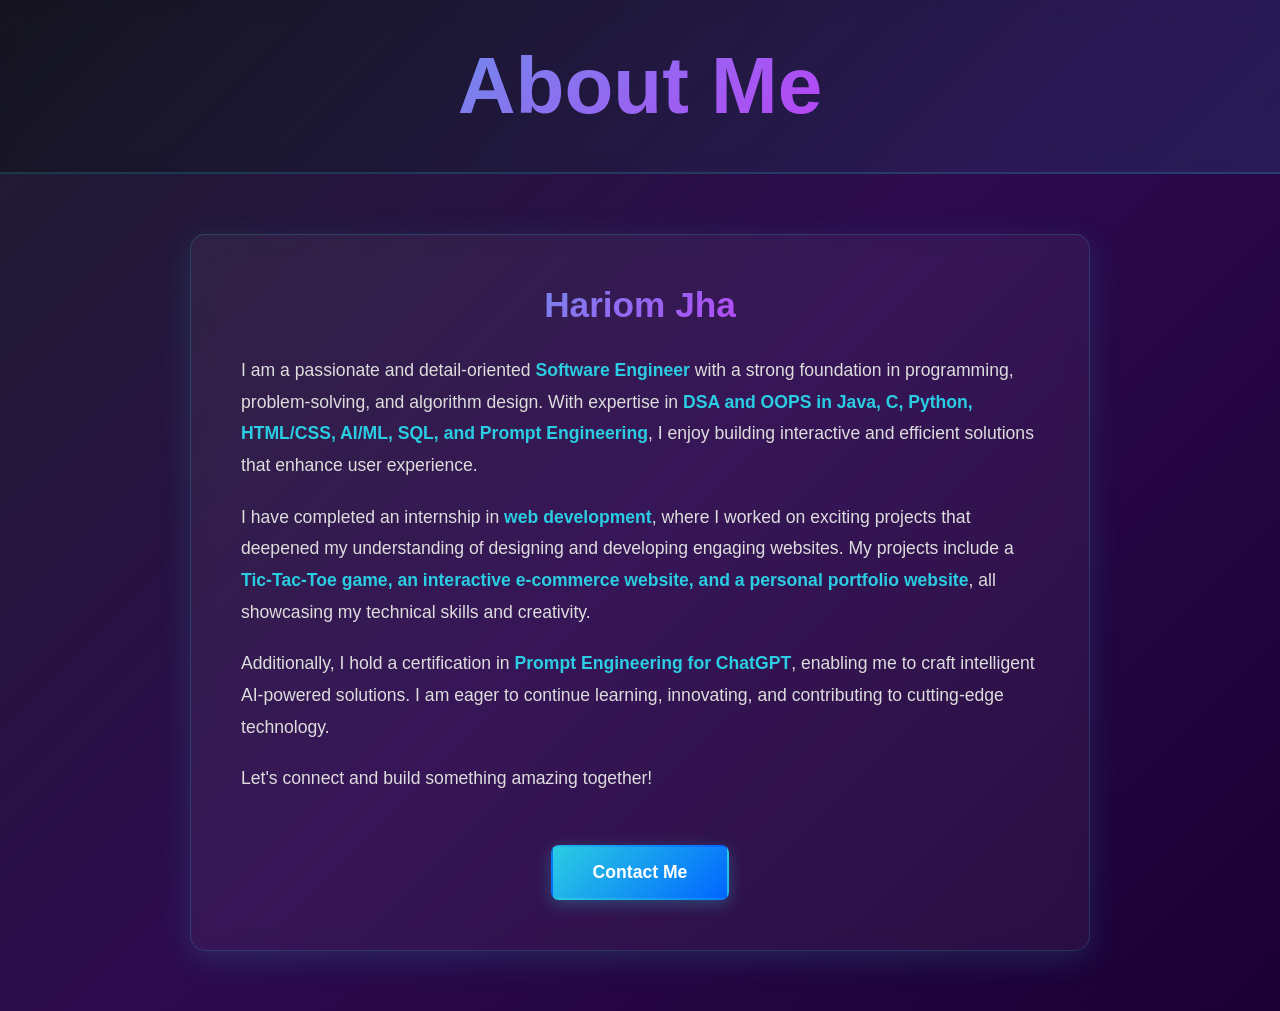
==== about.html @ f5d7f744 "Add files via upload" ====
<!DOCTYPE html>
<html lang="en">
<head>
    <meta charset="UTF-8">
    <meta name="viewport" content="width=device-width, initial-scale=1.0">
    <title>About Me - Hariom Jha</title>
    <link rel="stylesheet" href="abstyles.css"> <!-- Link to external CSS -->
</head>
<body>
    <header>
        <h1>About Me</h1>
    </header>
    <section class="about">
        <div class="container">
            <h2>Hariom Jha</h2>
            <p>I am a passionate and detail-oriented <strong>Software Engineer</strong> with a strong foundation in programming, problem-solving, and algorithm design. With expertise in <strong>DSA and OOPS in   Java, C, Python, HTML/CSS, AI/ML, SQL, and Prompt Engineering</strong>, I enjoy building interactive and efficient solutions that enhance user experience.</p>

            <p>I have completed an internship in <strong>web development</strong>, where I worked on exciting projects that deepened my understanding of designing and developing engaging websites. My projects include a <strong>Tic-Tac-Toe game, an interactive e-commerce website, and a personal portfolio website</strong>, all showcasing my technical skills and creativity.</p>

            <p>Additionally, I hold a certification in <strong>Prompt Engineering for ChatGPT</strong>, enabling me to craft intelligent AI-powered solutions. I am eager to continue learning, innovating, and contributing to cutting-edge technology.</p>

            <p>Let's connect and build something amazing together!</p>
            
            <a href="mailto:hariomjha100@gmail.com" class="contact-btn">Contact Me</a>
        </div>
    </section>
</body>
</html>
---- abstyles.css ----
/* General Reset */
* {
    margin: 0;
    padding: 0;
    box-sizing: border-box;
    font-family: 'Poppins', sans-serif;
}

/* Body Styling */
body {
    background: linear-gradient(135deg, #1e1e2e 0%, #2d0a4e 50%, #1a0033 100%);
    color: white;
    font-family: 'Poppins', sans-serif;
    min-height: 100vh;
}

/* Header */
header {
    background: rgba(0, 0, 0, 0.5);
    backdrop-filter: blur(10px);
    color: white;
    font-family: 'Poppins', sans-serif;
    padding: 40px 0;
    font-size: 2.5rem;
    font-weight: bold;
    text-align: center;
    border-bottom: 2px solid rgba(43, 205, 226, 0.2);
    background: linear-gradient(135deg, rgba(0, 0, 0, 0.3), rgba(43, 205, 226, 0.1));
}

header h1 {
    background: linear-gradient(135deg, rgb(43, 205, 226), #ff00ff);
    -webkit-background-clip: text;
    -webkit-text-fill-color: transparent;
    background-clip: text;
}

/* About Section */
.about {
    max-width: 900px;
    background: rgba(255, 255, 255, 0.05);
    backdrop-filter: blur(10px);
    border: 1px solid rgba(43, 205, 226, 0.2);
    color: white;
    font-family: 'Poppins', sans-serif;
    margin: 60px auto;
    padding: 50px;
    border-radius: 15px;
    box-shadow: 0 8px 32px rgba(43, 205, 226, 0.15);
    animation: slideInUp 0.8s ease-out;
}

@keyframes slideInUp {
    from {
        opacity: 0;
        transform: translateY(50px);
    }
    to {
        opacity: 1;
        transform: translateY(0);
    }
}

.container {
    text-align: center;
}

.about h2 {
    background: linear-gradient(135deg, rgb(43, 205, 226), #ff00ff);
    -webkit-background-clip: text;
    -webkit-text-fill-color: transparent;
    background-clip: text;
    font-size: 2.2rem;
    margin-bottom: 30px;
    font-weight: 700;
}

.about p {
    font-size: 1.1rem;
    line-height: 1.8;
    margin-bottom: 20px;
    color: #ddd;
    text-align: left;
}

.about strong {
    color: rgb(43, 205, 226);
    font-weight: 600;
}

/* Contact Button */
.contact-btn {
    display: inline-block;
    margin-top: 30px;
    padding: 15px 40px;
    background: linear-gradient(135deg, rgb(43, 205, 226), #0066ff);
    color: white;
    font-size: 1.1rem;
    font-weight: 600;
    text-decoration: none;
    border-radius: 8px;
    transition: all 0.3s ease;
    box-shadow: 0 4px 15px rgba(43, 205, 226, 0.3);
    border: 2px solid transparent;
}

.contact-btn:hover {
    transform: translateY(-3px);
    box-shadow: 0 8px 25px rgba(43, 205, 226, 0.5);
    border-color: rgb(43, 205, 226);
}

.contact-btn:active {
    transform: translateY(-1px);
}
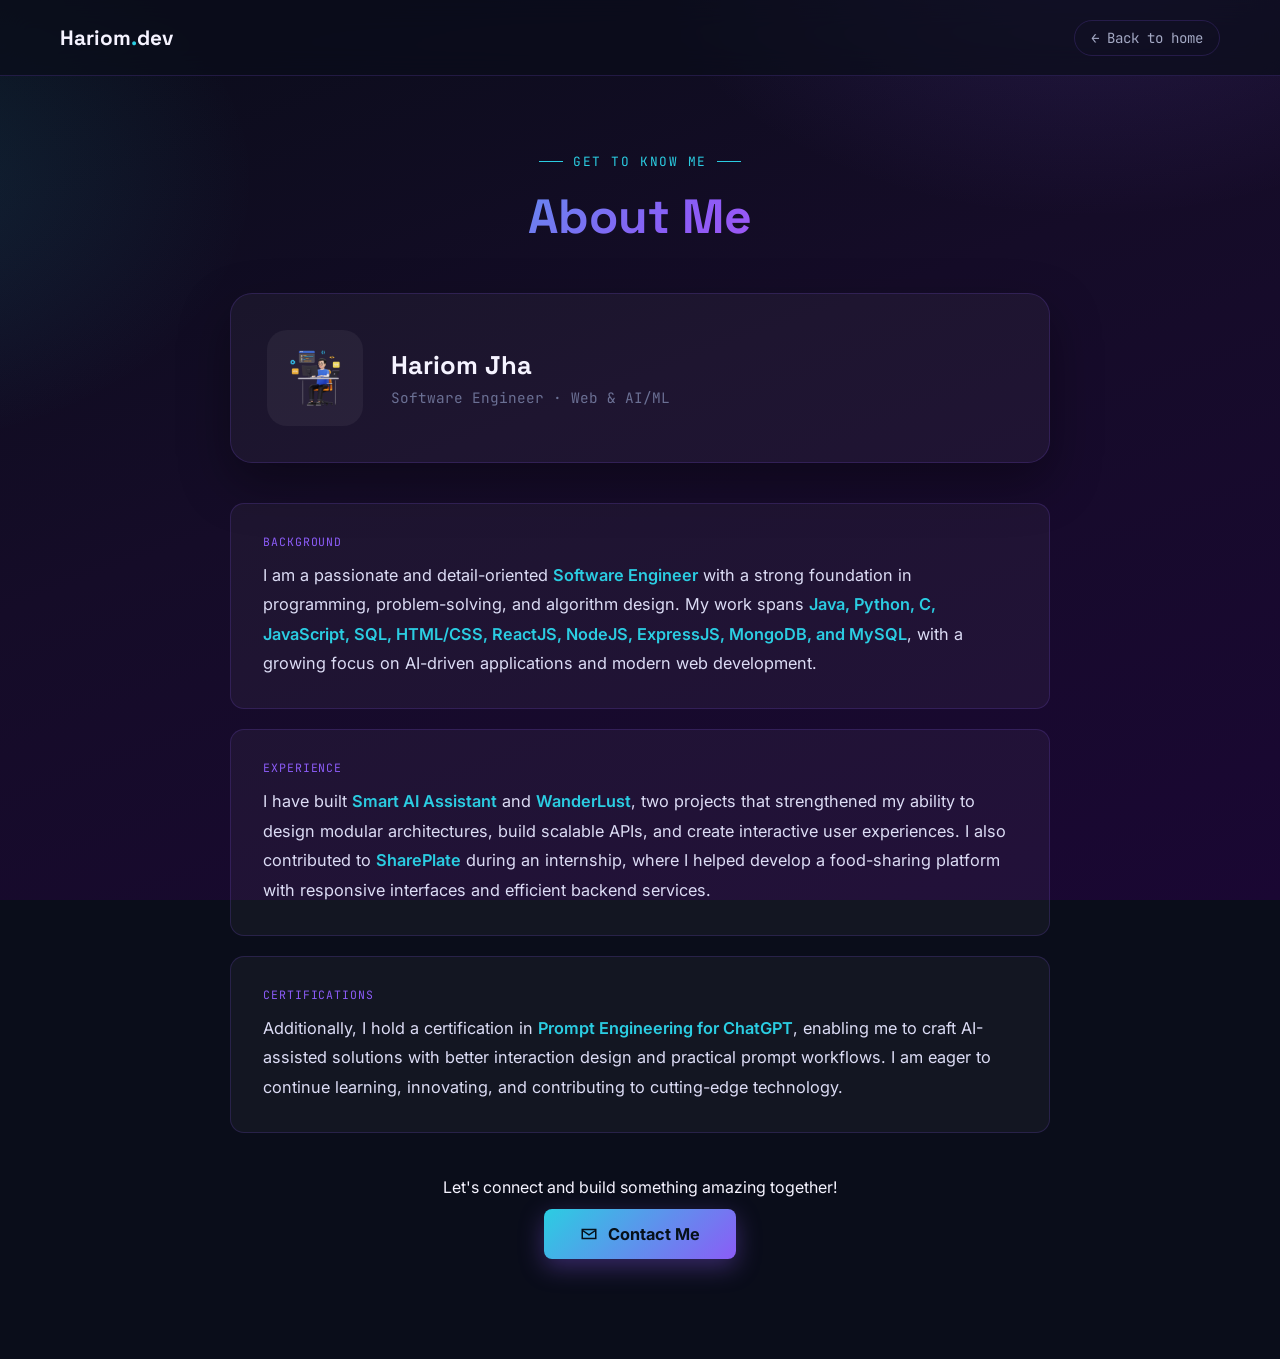
==== commit 7d7b885a: "Add files via upload" ====
--- a/about.html
+++ b/about.html
@@ -1,28 +1,64 @@
-<!DOCTYPE html>
-<html lang="en">
-<head>
-    <meta charset="UTF-8">
-    <meta name="viewport" content="width=device-width, initial-scale=1.0">
-    <title>About Me - Hariom Jha</title>
-    <link rel="stylesheet" href="abstyles.css"> <!-- Link to external CSS -->
-</head>
-<body>
-    <header>
-        <h1>About Me</h1>
-    </header>
-    <section class="about">
-        <div class="container">
-            <h2>Hariom Jha</h2>
-            <p>I am a passionate and detail-oriented <strong>Software Engineer</strong> with a strong foundation in programming, problem-solving, and algorithm design. With expertise in <strong>DSA and OOPS in   Java, C, Python, HTML/CSS, AI/ML, SQL, and Prompt Engineering</strong>, I enjoy building interactive and efficient solutions that enhance user experience.</p>
-
-            <p>I have completed an internship in <strong>web development</strong>, where I worked on exciting projects that deepened my understanding of designing and developing engaging websites. My projects include a <strong>Tic-Tac-Toe game, an interactive e-commerce website, and a personal portfolio website</strong>, all showcasing my technical skills and creativity.</p>
-
-            <p>Additionally, I hold a certification in <strong>Prompt Engineering for ChatGPT</strong>, enabling me to craft intelligent AI-powered solutions. I am eager to continue learning, innovating, and contributing to cutting-edge technology.</p>
-
-            <p>Let's connect and build something amazing together!</p>
-            
-            <a href="mailto:hariomjha100@gmail.com" class="contact-btn">Contact Me</a>
-        </div>
-    </section>
-</body>
-</html>
+<!DOCTYPE html>
+<html lang="en">
+<head>
+    <meta charset="UTF-8">
+    <meta name="viewport" content="width=device-width, initial-scale=1.0">
+    <title>About Me - Hariom Jha</title>
+    <link rel="preconnect" href="https://fonts.googleapis.com">
+    <link rel="preconnect" href="https://fonts.gstatic.com" crossorigin>
+    <link
+      href="https://fonts.googleapis.com/css2?family=Space+Grotesk:wght@500;600;700&family=Inter:wght@400;500;600&family=JetBrains+Mono:wght@400;500;600&display=swap"
+      rel="stylesheet">
+    <link rel="stylesheet" href="abstyles.css">
+</head>
+<body>
+    <nav>
+        <div class="nav-brand">Hariom<span class="dot">.</span>dev</div>
+        <a href="index.html" class="back-link">&larr; Back to home</a>
+    </nav>
+
+    <header class="page-header">
+        <div class="eyebrow">Get to know me</div>
+        <h1>About Me</h1>
+    </header>
+
+    <section class="about">
+        <div class="profile-card">
+            <img src="hi.png" alt="Illustration of Hariom at his laptop">
+            <div>
+                <h2>Hariom Jha</h2>
+                <span>Software Engineer · Web &amp; AI/ML</span>
+            </div>
+        </div>
+
+        <div class="bio-grid">
+            <div class="bio-card">
+                <span class="card-label">Background</span>
+                <p>I am a passionate and detail-oriented <strong>Software Engineer</strong> with a strong
+                    foundation in programming, problem-solving, and algorithm design. My work spans
+                    <strong>Java, Python, C, JavaScript, SQL, HTML/CSS, ReactJS, NodeJS, ExpressJS, MongoDB, and MySQL</strong>,
+                    with a growing focus on AI-driven applications and modern web development.</p>
+            </div>
+
+            <div class="bio-card">
+                <span class="card-label">Experience</span>
+                <p>I have built <strong>Smart AI Assistant</strong> and <strong>WanderLust</strong>, two projects that strengthened my ability to design modular architectures, build scalable APIs, and create interactive user experiences. I also contributed to <strong>SharePlate</strong> during an internship, where I helped develop a food-sharing platform with responsive interfaces and efficient backend services.</p>
+            </div>
+
+            <div class="bio-card">
+                <span class="card-label">Certifications</span>
+                <p>Additionally, I hold a certification in <strong>Prompt Engineering for ChatGPT</strong>,
+                    enabling me to craft AI-assisted solutions with better interaction design and practical prompt workflows. I am eager to continue learning, innovating, and contributing to cutting-edge technology.</p>
+            </div>
+        </div>
+
+        <div class="cta-wrap">
+            <p class="cta-note">Let's connect and build something amazing together!</p>
+            <a href="mailto:hariomjha100@gmail.com?subject=Hello%20Hariom" class="contact-btn">
+                <svg width="18" height="18" viewBox="0 0 24 24" fill="none" stroke="currentColor" stroke-width="2"><path d="M3 6h18v12H3z"/><path d="m3 7 9 6 9-6"/></svg>
+                Contact Me
+            </a>
+        </div>
+    </section>
+</body>
+</html>
--- a/abstyles.css
+++ b/abstyles.css
@@ -1,115 +1,198 @@
-/* General Reset */
-* {
-    margin: 0;
-    padding: 0;
-    box-sizing: border-box;
-    font-family: 'Poppins', sans-serif;
-}
-
-/* Body Styling */
-body {
-    background: linear-gradient(135deg, #1e1e2e 0%, #2d0a4e 50%, #1a0033 100%);
-    color: white;
-    font-family: 'Poppins', sans-serif;
-    min-height: 100vh;
-}
-
-/* Header */
-header {
-    background: rgba(0, 0, 0, 0.5);
-    backdrop-filter: blur(10px);
-    color: white;
-    font-family: 'Poppins', sans-serif;
-    padding: 40px 0;
-    font-size: 2.5rem;
-    font-weight: bold;
-    text-align: center;
-    border-bottom: 2px solid rgba(43, 205, 226, 0.2);
-    background: linear-gradient(135deg, rgba(0, 0, 0, 0.3), rgba(43, 205, 226, 0.1));
-}
-
-header h1 {
-    background: linear-gradient(135deg, rgb(43, 205, 226), #ff00ff);
-    -webkit-background-clip: text;
-    -webkit-text-fill-color: transparent;
-    background-clip: text;
-}
-
-/* About Section */
-.about {
-    max-width: 900px;
-    background: rgba(255, 255, 255, 0.05);
-    backdrop-filter: blur(10px);
-    border: 1px solid rgba(43, 205, 226, 0.2);
-    color: white;
-    font-family: 'Poppins', sans-serif;
-    margin: 60px auto;
-    padding: 50px;
-    border-radius: 15px;
-    box-shadow: 0 8px 32px rgba(43, 205, 226, 0.15);
-    animation: slideInUp 0.8s ease-out;
-}
-
-@keyframes slideInUp {
-    from {
-        opacity: 0;
-        transform: translateY(50px);
-    }
-    to {
-        opacity: 1;
-        transform: translateY(0);
-    }
-}
-
-.container {
-    text-align: center;
-}
-
-.about h2 {
-    background: linear-gradient(135deg, rgb(43, 205, 226), #ff00ff);
-    -webkit-background-clip: text;
-    -webkit-text-fill-color: transparent;
-    background-clip: text;
-    font-size: 2.2rem;
-    margin-bottom: 30px;
-    font-weight: 700;
-}
-
-.about p {
-    font-size: 1.1rem;
-    line-height: 1.8;
-    margin-bottom: 20px;
-    color: #ddd;
-    text-align: left;
-}
-
-.about strong {
-    color: rgb(43, 205, 226);
-    font-weight: 600;
-}
-
-/* Contact Button */
-.contact-btn {
-    display: inline-block;
-    margin-top: 30px;
-    padding: 15px 40px;
-    background: linear-gradient(135deg, rgb(43, 205, 226), #0066ff);
-    color: white;
-    font-size: 1.1rem;
-    font-weight: 600;
-    text-decoration: none;
-    border-radius: 8px;
-    transition: all 0.3s ease;
-    box-shadow: 0 4px 15px rgba(43, 205, 226, 0.3);
-    border: 2px solid transparent;
-}
-
-.contact-btn:hover {
-    transform: translateY(-3px);
-    box-shadow: 0 8px 25px rgba(43, 205, 226, 0.5);
-    border-color: rgb(43, 205, 226);
-}
-
-.contact-btn:active {
-    transform: translateY(-1px);
-}
+:root {
+  --bg-deep: #0a0d1a;
+  --surface: rgba(255, 255, 255, 0.04);
+  --surface-strong: rgba(255, 255, 255, 0.07);
+  --border: rgba(139, 92, 246, 0.18);
+  --border-cyan: rgba(43, 205, 226, 0.25);
+  --cyan: #2bcde2;
+  --violet: #8b5cf6;
+  --magenta: #d946ef;
+  --text-primary: #f5f3ff;
+  --text-muted: #a3a8c3;
+  --text-dim: #6b7094;
+  --font-display: 'Space Grotesk', sans-serif;
+  --font-body: 'Inter', sans-serif;
+  --font-mono: 'JetBrains Mono', monospace;
+  --radius-m: 14px;
+  --radius-l: 22px;
+  --ease: cubic-bezier(0.16, 1, 0.3, 1);
+}
+
+* { margin: 0; padding: 0; box-sizing: border-box; }
+
+body {
+  background: var(--bg-deep);
+  background-image:
+    radial-gradient(60vw 40vw at 85% -10%, rgba(139, 92, 246, 0.18), transparent 60%),
+    radial-gradient(50vw 35vw at -10% 20%, rgba(43, 205, 226, 0.12), transparent 60%),
+    linear-gradient(160deg, #0a0d1a 0%, #150c28 45%, #1a0733 100%);
+  background-attachment: fixed;
+  color: var(--text-primary);
+  font-family: var(--font-body);
+  min-height: 100vh;
+}
+
+a { color: var(--cyan); }
+
+/* Nav */
+nav {
+  display: flex;
+  justify-content: space-between;
+  align-items: center;
+  height: 76px;
+  background: rgba(10, 13, 26, 0.7);
+  backdrop-filter: blur(14px);
+  padding: 0 60px;
+  position: sticky;
+  top: 0;
+  border-bottom: 1px solid var(--border);
+}
+.nav-brand {
+  font-family: var(--font-display);
+  font-size: 1.3rem;
+  font-weight: 700;
+}
+.nav-brand .dot { color: var(--cyan); }
+.back-link {
+  font-family: var(--font-mono);
+  font-size: 0.88rem;
+  color: var(--text-muted);
+  text-decoration: none;
+  display: inline-flex;
+  align-items: center;
+  gap: 8px;
+  padding: 8px 16px;
+  border: 1px solid var(--border);
+  border-radius: 100px;
+  transition: color 0.25s var(--ease), border-color 0.25s var(--ease);
+}
+.back-link:hover { color: var(--cyan); border-color: var(--cyan); }
+
+/* Header */
+header.page-header {
+  max-width: 900px;
+  margin: 70px auto 0;
+  padding: 0 40px;
+  text-align: center;
+}
+.eyebrow {
+  font-family: var(--font-mono);
+  font-size: 0.8rem;
+  letter-spacing: 0.12em;
+  text-transform: uppercase;
+  color: var(--cyan);
+  display: inline-flex;
+  align-items: center;
+  gap: 10px;
+  margin-bottom: 16px;
+}
+.eyebrow::before, .eyebrow::after {
+  content: '';
+  width: 24px;
+  height: 1px;
+  background: var(--cyan);
+}
+header.page-header h1 {
+  font-family: var(--font-display);
+  font-size: clamp(2.2rem, 4.5vw, 3rem);
+  font-weight: 700;
+  background: linear-gradient(135deg, var(--cyan), var(--violet) 55%, var(--magenta));
+  -webkit-background-clip: text;
+  -webkit-text-fill-color: transparent;
+  background-clip: text;
+}
+
+/* About section */
+.about {
+  max-width: 900px;
+  margin: 46px auto 100px;
+  padding: 0 40px;
+}
+
+.profile-card {
+  display: flex;
+  align-items: center;
+  gap: 28px;
+  background: var(--surface);
+  border: 1px solid var(--border);
+  border-radius: var(--radius-l);
+  padding: 36px;
+  margin-bottom: 40px;
+  box-shadow: 0 20px 50px rgba(0,0,0,0.35);
+}
+.profile-card img {
+  width: 96px;
+  height: 96px;
+  object-fit: contain;
+  border-radius: 20px;
+  background: rgba(255,255,255,0.05);
+  padding: 12px;
+  flex-shrink: 0;
+}
+.profile-card h2 {
+  font-family: var(--font-display);
+  font-size: 1.6rem;
+  margin-bottom: 6px;
+}
+.profile-card span {
+  font-family: var(--font-mono);
+  font-size: 0.9rem;
+  color: var(--text-dim);
+}
+
+.bio-grid {
+  display: grid;
+  gap: 20px;
+}
+
+.bio-card {
+  background: var(--surface);
+  border: 1px solid var(--border);
+  border-radius: var(--radius-m);
+  padding: 30px 32px;
+  transition: transform 0.3s var(--ease), border-color 0.3s var(--ease);
+}
+.bio-card:hover { transform: translateY(-4px); border-color: var(--border-cyan); }
+
+.bio-card .card-label {
+  font-family: var(--font-mono);
+  font-size: 0.72rem;
+  letter-spacing: 0.08em;
+  text-transform: uppercase;
+  color: var(--violet);
+  margin-bottom: 12px;
+  display: block;
+}
+
+.bio-card p {
+  font-size: 1.02rem;
+  line-height: 1.8;
+  color: #dcdcf5;
+}
+
+.about strong { color: var(--cyan); font-weight: 600; }
+
+.contact-btn {
+  display: inline-flex;
+  align-items: center;
+  gap: 10px;
+  margin-top: 12px;
+  padding: 15px 36px;
+  background: linear-gradient(135deg, var(--cyan), var(--violet));
+  color: #06111a;
+  font-size: 1.02rem;
+  font-weight: 700;
+  text-decoration: none;
+  border-radius: 8px;
+  transition: transform 0.25s var(--ease), box-shadow 0.25s var(--ease);
+  box-shadow: 0 8px 24px rgba(139, 92, 246, 0.35);
+}
+.contact-btn:hover { transform: translateY(-3px); box-shadow: 0 12px 30px rgba(139, 92, 246, 0.5); }
+
+.cta-wrap { text-align: center; margin-top: 44px; }
+
+@media (max-width: 640px) {
+  nav { padding: 0 24px; }
+  header.page-header, .about { padding: 0 24px; }
+  .profile-card { flex-direction: column; text-align: center; }
+}
